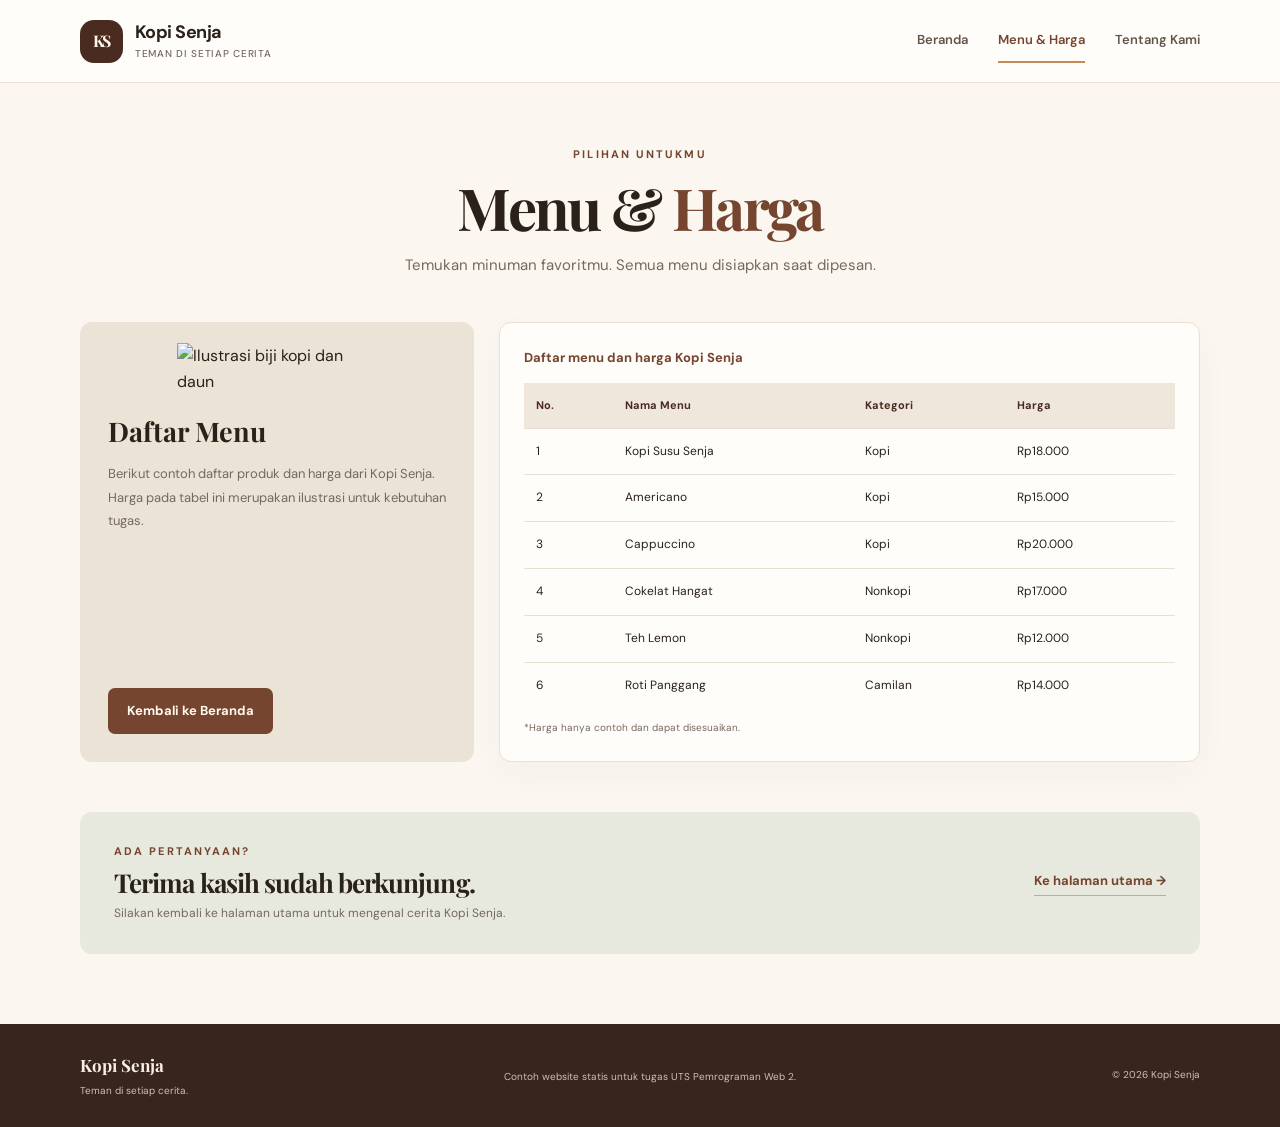
==== menu.html @ d242c337 "Add files via upload" ====
<!doctype html>
<html lang="id">
<head>
  <meta charset="utf-8">
  <meta name="viewport" content="width=device-width, initial-scale=1">
  <title>Menu & Harga | Kopi Senja</title>
  <meta name="description" content="Daftar menu dan harga Kopi Senja.">
  <link rel="stylesheet" href="style.css">
</head>
<body>
  <header class="site-header">
    <div class="container nav-wrap">
      <a class="brand" href="index.html" aria-label="Kopi Senja - Beranda">
        <span class="brand-mark" aria-hidden="true">KS</span>
        <span>Kopi Senja<small>Teman di setiap cerita</small></span>
      </a>
      <nav class="main-nav" aria-label="Navigasi utama">
        <a href="index.html">Beranda</a>
        <a class="active" href="menu.html">Menu & Harga</a>
        <a href="index.html#tentang">Tentang Kami</a>
      </nav>
    </div>
  </header>

  <main class="menu-main container">
    <section class="page-heading">
      <p class="eyebrow">PILIHAN UNTUKMU</p>
      <h1>Menu & <span>Harga</span></h1>
      <p class="lead">Temukan minuman favoritmu. Semua menu disiapkan saat dipesan.</p>
    </section>

    <section class="menu-layout" aria-labelledby="menu-table-title">
      <div class="menu-intro-card">
        <img src="assets/biji-kopi.svg" alt="Ilustrasi biji kopi dan daun">
        <h2 id="menu-table-title">Daftar Menu</h2>
        <p>Berikut contoh daftar produk dan harga dari Kopi Senja. Harga pada tabel ini merupakan ilustrasi untuk kebutuhan tugas.</p>
        <a class="button button-primary" href="index.html">Kembali ke Beranda</a>
      </div>
      <div class="table-card">
        <table>
          <caption>Daftar menu dan harga Kopi Senja</caption>
          <thead><tr><th scope="col">No.</th><th scope="col">Nama Menu</th><th scope="col">Kategori</th><th scope="col">Harga</th></tr></thead>
          <tbody>
            <tr><td>1</td><td>Kopi Susu Senja</td><td>Kopi</td><td>Rp18.000</td></tr>
            <tr><td>2</td><td>Americano</td><td>Kopi</td><td>Rp15.000</td></tr>
            <tr><td>3</td><td>Cappuccino</td><td>Kopi</td><td>Rp20.000</td></tr>
            <tr><td>4</td><td>Cokelat Hangat</td><td>Nonkopi</td><td>Rp17.000</td></tr>
            <tr><td>5</td><td>Teh Lemon</td><td>Nonkopi</td><td>Rp12.000</td></tr>
            <tr><td>6</td><td>Roti Panggang</td><td>Camilan</td><td>Rp14.000</td></tr>
          </tbody>
        </table>
        <p class="table-note">*Harga hanya contoh dan dapat disesuaikan.</p>
      </div>
    </section>

    <section class="contact-note">
      <div><p class="eyebrow">ADA PERTANYAAN?</p><h2>Terima kasih sudah berkunjung.</h2><p>Silakan kembali ke halaman utama untuk mengenal cerita Kopi Senja.</p></div>
      <a class="text-link" href="index.html">Ke halaman utama <span aria-hidden="true">→</span></a>
    </section>
  </main>

  <footer class="site-footer">
    <div class="container footer-inner">
      <div><strong>Kopi Senja</strong><p>Teman di setiap cerita.</p></div>
      <p>Contoh website statis untuk tugas UTS Pemrograman Web 2.</p>
      <span>© 2026 Kopi Senja</span>
    </div>
  </footer>
</body>
</html>
---- style.css ----
@import url('https://fonts.googleapis.com/css2?family=DM+Sans:wght@400;500;600;700&family=Playfair+Display:wght@500;600;700&display=swap');
:root{--ink:#2b211b;--muted:#76685e;--cream:#fbf7f0;--paper:#fffdf9;--coffee:#75452f;--coffee-dark:#4a2b20;--caramel:#c58b54;--line:#e9dfd2;--sage:#dfe5d7;}
*{box-sizing:border-box}html{scroll-behavior:smooth}body{margin:0;background:var(--cream);color:var(--ink);font-family:'DM Sans',Arial,sans-serif;line-height:1.65}a{color:inherit;text-decoration:none}.container{width:min(1120px,calc(100% - 44px));margin-inline:auto}.site-header{background:rgba(255,253,249,.94);border-bottom:1px solid var(--line);position:sticky;top:0;z-index:10;backdrop-filter:blur(12px)}.nav-wrap{min-height:82px;display:flex;align-items:center;justify-content:space-between;gap:24px}.brand{display:flex;align-items:center;gap:12px;font-weight:700;letter-spacing:-.03em;font-size:18px;line-height:1.15}.brand small{display:block;margin-top:5px;color:var(--muted);font-size:10px;font-weight:500;letter-spacing:.07em;text-transform:uppercase}.brand-mark{display:grid;place-items:center;width:43px;height:43px;border-radius:14px;background:var(--coffee-dark);color:#fff7ec;font-family:'Playfair Display',Georgia,serif;font-size:16px;letter-spacing:-.07em}.main-nav{display:flex;align-items:center;gap:30px;font-size:13px;font-weight:600;color:#62554a}.main-nav a{padding:10px 0;border-bottom:2px solid transparent}.main-nav a:hover,.main-nav a.active{color:var(--coffee);border-color:var(--caramel)}.hero{display:grid;grid-template-columns:1.02fr .98fr;align-items:center;gap:46px;padding-top:60px;padding-bottom:72px;min-height:525px}.eyebrow{margin:0 0 13px;color:var(--coffee);font-size:11px;font-weight:700;letter-spacing:.19em}.hero h1,.page-heading h1{font-family:'Playfair Display',Georgia,serif;font-size:clamp(43px,5vw,67px);line-height:1.07;letter-spacing:-.045em;margin:0 0 20px}.hero h1 span,.page-heading h1 span{color:var(--coffee)}.lead{color:var(--muted);font-size:15px;line-height:1.85;max-width:520px;margin:0}.hero-actions{display:flex;align-items:center;gap:24px;margin-top:29px}.button{display:inline-flex;align-items:center;justify-content:center;gap:14px;border-radius:7px;padding:12px 19px;font-size:13px;font-weight:700;transition:transform .2s ease,background .2s ease}.button:hover{transform:translateY(-2px)}.button-primary{background:var(--coffee);color:#fff9f0}.button-primary:hover{background:var(--coffee-dark)}.text-link{font-size:13px;font-weight:700;color:var(--coffee);border-bottom:1px solid #cba987;padding-bottom:4px}.hero-note{display:flex;align-items:center;gap:9px;color:var(--muted);font-size:11px;margin-top:30px}.dot{width:7px;height:7px;border-radius:50%;background:#789067;box-shadow:0 0 0 4px #e6eadf}.hero-art{position:relative;background:#efe4d4;border-radius:48% 48% 14px 14px;min-height:385px;display:grid;place-items:center;overflow:hidden}.hero-art:before{content:'';position:absolute;width:310px;height:310px;border:1px solid rgba(117,69,47,.15);border-radius:50%}.hero-art img{width:89%;max-width:420px;position:relative;z-index:1}.art-tag{position:absolute;right:18px;bottom:24px;z-index:2;display:flex;align-items:center;gap:11px;padding:12px 15px;background:var(--paper);box-shadow:0 10px 35px #4a2b2017;border-radius:8px}.art-tag strong{font-family:'Playfair Display',Georgia,serif;font-size:23px;color:var(--coffee)}.art-tag span{font-size:10px;line-height:1.35;color:var(--muted)}.info-strip{background:#eee5d8;border-top:1px solid #e4d7c7;border-bottom:1px solid #e4d7c7}.info-grid{display:grid;grid-template-columns:repeat(3,1fr);gap:36px;padding-top:27px;padding-bottom:28px}.info-grid>div{position:relative;padding-left:43px}.info-number{position:absolute;left:0;top:2px;color:var(--caramel);font-family:'Playfair Display',Georgia,serif;font-size:19px}.info-grid h2{font-size:14px;margin:0 0 3px}.info-grid p{font-size:12px;color:var(--muted);margin:0}.about-section{display:grid;grid-template-columns:.8fr 1.2fr;align-items:center;gap:70px;padding-top:85px;padding-bottom:90px}.about-image{min-height:300px;border-radius:12px;background:#e5e8dc;display:grid;place-items:center;overflow:hidden}.about-image img{width:85%;max-width:340px}.about-copy h2,.contact-note h2{font-family:'Playfair Display',Georgia,serif;font-size:clamp(29px,3.2vw,42px);line-height:1.2;letter-spacing:-.035em;margin:0 0 18px}.about-copy p:not(.eyebrow){color:var(--muted);font-size:13px;line-height:1.9;margin:0 0 14px}.about-copy .text-link{display:inline-block;margin-top:8px}.site-footer{background:#38261e;color:#f9eee1}.footer-inner{display:flex;align-items:center;justify-content:space-between;gap:24px;padding-top:27px;padding-bottom:27px}.footer-inner strong{font-family:'Playfair Display',Georgia,serif;font-size:17px}.footer-inner p{font-size:10px;color:#d1bfb0;margin:3px 0 0}.footer-inner>span{font-size:10px;color:#d1bfb0}.menu-main{padding-top:62px;padding-bottom:70px}.page-heading{text-align:center;margin:0 auto 42px;max-width:650px}.page-heading h1{font-size:clamp(42px,5vw,58px);margin-bottom:14px}.page-heading .lead{margin:auto}.menu-layout{display:grid;grid-template-columns:.72fr 1.28fr;gap:25px;align-items:stretch}.menu-intro-card{background:#ece3d7;border-radius:12px;padding:28px;display:flex;flex-direction:column;align-items:flex-start}.menu-intro-card img{width:100%;max-width:200px;align-self:center;margin:-7px auto 13px}.menu-intro-card h2{font-family:'Playfair Display',Georgia,serif;font-size:27px;margin:0 0 9px}.menu-intro-card p{color:var(--muted);font-size:13px;line-height:1.8;margin:0 0 25px}.menu-intro-card .button{margin-top:auto}.table-card{padding:24px;background:var(--paper);border:1px solid var(--line);border-radius:12px;overflow-x:auto;box-shadow:0 12px 35px #4a2b2008}table{width:100%;border-collapse:collapse;text-align:left;font-size:12px;white-space:nowrap}caption{text-align:left;font-weight:700;color:var(--coffee);font-size:13px;padding:0 0 15px}thead{background:#f0e7dc}th,td{padding:13px 12px;border-bottom:1px solid var(--line)}th{font-size:11px;color:var(--coffee-dark);font-weight:700}tbody tr:last-child td{border-bottom:0}tbody tr:hover{background:#fdf7ef}.table-note{font-size:10px;color:var(--muted);margin:12px 0 0}.contact-note{display:flex;align-items:center;justify-content:space-between;gap:30px;margin-top:50px;padding:30px 34px;background:#e7e9df;border-radius:12px}.contact-note .eyebrow{margin-bottom:7px}.contact-note h2{font-size:26px;margin-bottom:6px}.contact-note p:not(.eyebrow){font-size:12px;color:var(--muted);margin:0}.contact-note .text-link{white-space:nowrap}
@media(max-width:760px){.nav-wrap{align-items:flex-start;flex-direction:column;padding-top:15px;padding-bottom:12px;gap:10px}.main-nav{gap:20px;flex-wrap:wrap}.hero{grid-template-columns:1fr;padding-top:46px;padding-bottom:45px;gap:34px}.hero-art{min-height:300px}.hero-art img{max-width:330px}.info-grid{grid-template-columns:1fr;gap:18px}.about-section{grid-template-columns:1fr;gap:30px;padding-top:55px;padding-bottom:60px}.about-image{min-height:230px}.menu-layout{grid-template-columns:1fr}.menu-intro-card{align-items:center;text-align:center}.menu-intro-card img{max-width:150px}.table-card{padding:15px}.contact-note{align-items:flex-start;flex-direction:column;padding:25px}.footer-inner{align-items:flex-start;flex-direction:column;gap:12px}.menu-main{padding-top:45px}}@media(max-width:410px){.container{width:calc(100% - 30px)}.main-nav{gap:14px;font-size:12px}.hero h1{font-size:42px}.hero-actions{gap:15px;flex-wrap:wrap}.table-card{margin-inline:-5px}th,td{padding:11px 8px}}
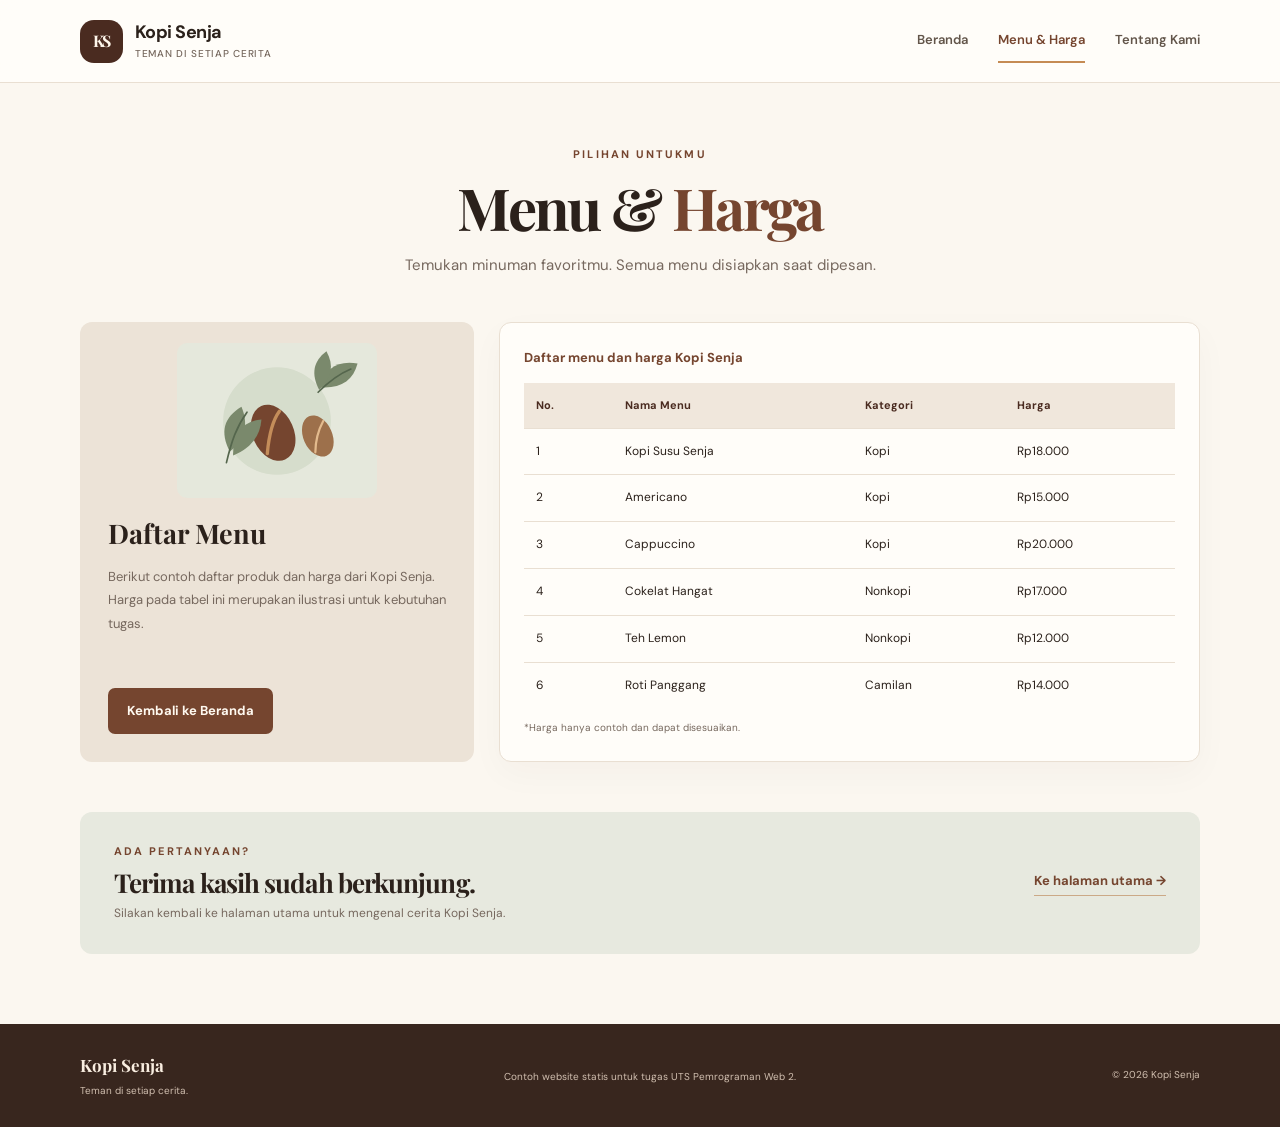
==== commit 28c7ed28: "Update image source in menu.html" ====
--- a/menu.html
+++ b/menu.html
@@ -31,7 +31,7 @@
 
     <section class="menu-layout" aria-labelledby="menu-table-title">
       <div class="menu-intro-card">
-        <img src="assets/biji-kopi.svg" alt="Ilustrasi biji kopi dan daun">
+        <img src="biji-kopi.svg" alt="Ilustrasi biji kopi dan daun">
         <h2 id="menu-table-title">Daftar Menu</h2>
         <p>Berikut contoh daftar produk dan harga dari Kopi Senja. Harga pada tabel ini merupakan ilustrasi untuk kebutuhan tugas.</p>
         <a class="button button-primary" href="index.html">Kembali ke Beranda</a>
